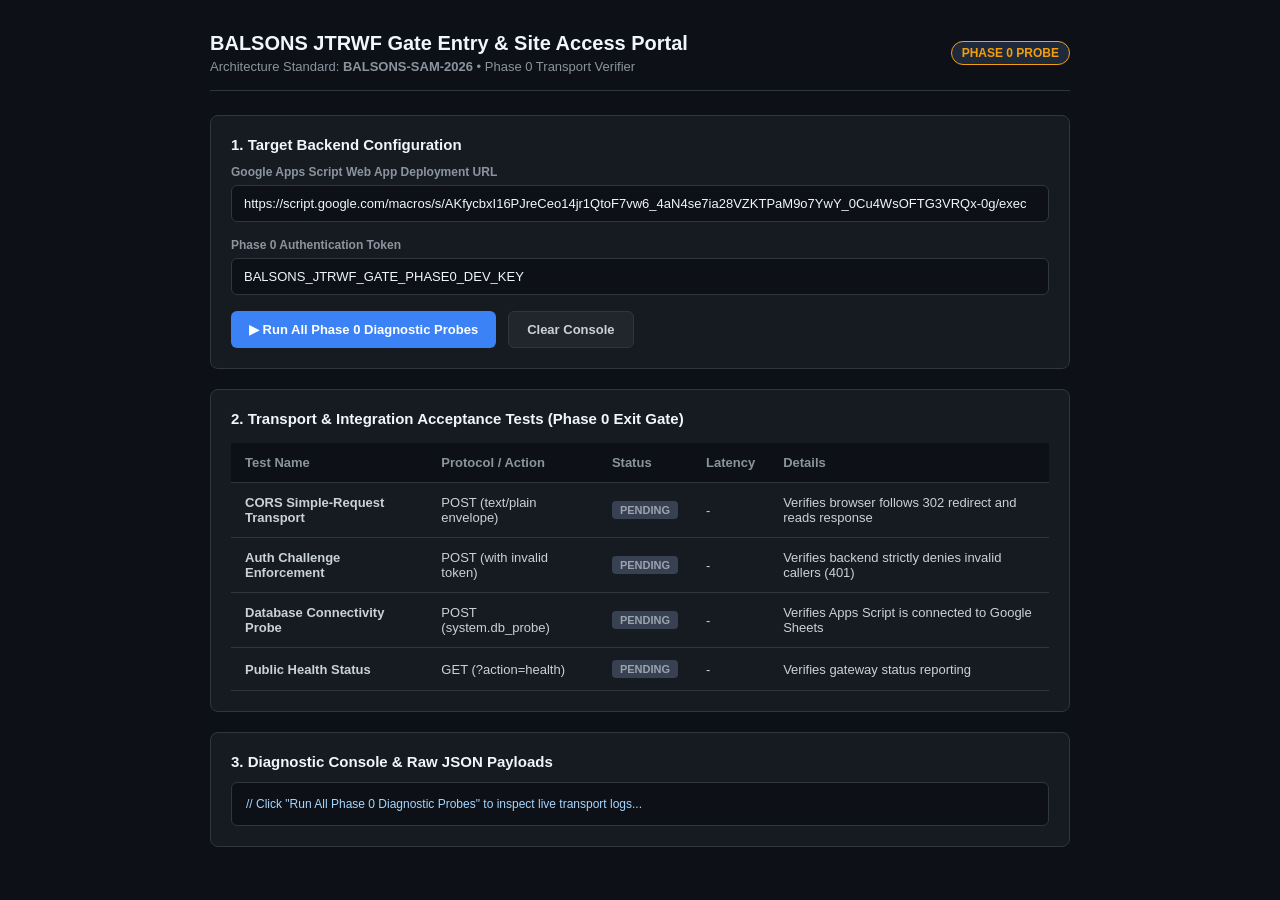
==== frontend/phase0-probe.html @ a1b13ddc "feat(phase0): verify SAM-2026 transport handshake and 22-tab database provisioning" ====
<!DOCTYPE html>
<html lang="en">
<head>
  <meta charset="UTF-8">
  <meta name="viewport" content="width=device-width, initial-scale=1.0">
  <title>BALSONS Gate Entry — Phase 0 Connectivity Probe</title>
  <style>
    :root {
      --bg: #0d1117;
      --card-bg: #161b22;
      --border: #30363d;
      --text: #c9d1d9;
      --text-bright: #f0f6fc;
      --balsons-gold: #f59e0b;
      --success: #10b981;
      --danger: #ef4444;
      --blue: #3b82f6;
    }
    * { box-sizing: border-box; margin: 0; padding: 0; font-family: -apple-system, BlinkMacSystemFont, 'Segoe UI', Roboto, sans-serif; }
    body { background: var(--bg); color: var(--text); padding: 32px 16px; display: flex; justify-content: center; }
    .container { max-width: 860px; width: 100%; }
    .header { margin-bottom: 24px; padding-bottom: 16px; border-bottom: 1px solid var(--border); display: flex; justify-content: space-between; align-items: center; }
    .title h1 { font-size: 20px; color: var(--text-bright); }
    .title p { font-size: 13px; color: #8b949e; margin-top: 4px; }
    .badge { background: #1e293b; color: var(--balsons-gold); border: 1px solid var(--balsons-gold); padding: 4px 10px; border-radius: 999px; font-size: 12px; font-weight: 600; }
    
    .card { background: var(--card-bg); border: 1px solid var(--border); border-radius: 8px; padding: 20px; margin-bottom: 20px; }
    .card h2 { font-size: 15px; color: var(--text-bright); margin-bottom: 12px; }
    
    .input-group { margin-bottom: 16px; }
    .input-group label { display: block; font-size: 12px; font-weight: 600; margin-bottom: 6px; color: #8b949e; }
    .input-group input { width: 100%; background: #0d1117; border: 1px solid var(--border); border-radius: 6px; padding: 10px 12px; color: var(--text-bright); font-size: 13px; }
    .input-group input:focus { outline: none; border-color: var(--blue); }

    .btn-row { display: flex; gap: 12px; margin-top: 16px; }
    button { background: var(--blue); color: white; border: none; padding: 10px 18px; border-radius: 6px; font-weight: 600; font-size: 13px; cursor: pointer; transition: 0.15s ease; }
    button:hover { opacity: 0.9; }
    button.secondary { background: #21262d; border: 1px solid var(--border); color: var(--text); }

    .test-table { width: 100%; border-collapse: collapse; margin-top: 16px; }
    .test-table th, .test-table td { padding: 12px 14px; text-align: left; font-size: 13px; border-bottom: 1px solid var(--border); }
    .test-table th { background: #0d1117; color: #8b949e; font-weight: 600; }
    .status-pill { display: inline-block; padding: 3px 8px; border-radius: 4px; font-size: 11px; font-weight: 700; }
    .status-pending { background: #374151; color: #9ca3af; }
    .status-running { background: #1e3a8a; color: #93c5fd; }
    .status-pass { background: #064e3b; color: #6ee7b7; }
    .status-fail { background: #7f1d1d; color: #fca5a5; }

    pre { background: #0d1117; border: 1px solid var(--border); padding: 14px; border-radius: 6px; font-size: 12px; color: #a5d6ff; overflow-x: auto; margin-top: 12px; max-height: 240px; }
  </style>
</head>
<body>

<div class="container">
  <div class="header">
    <div class="title">
      <h1>BALSONS JTRWF Gate Entry & Site Access Portal</h1>
      <p>Architecture Standard: <strong>BALSONS-SAM-2026</strong> • Phase 0 Transport Verifier</p>
    </div>
    <span class="badge">PHASE 0 PROBE</span>
  </div>

  <div class="card">
    <h2>1. Target Backend Configuration</h2>
    <div class="input-group">
      <label>Google Apps Script Web App Deployment URL</label>
      <input type="text" id="targetUrl" placeholder="https://script.google.com/macros/s/AKfycb.../exec">
    </div>
    <div class="input-group">
      <label>Phase 0 Authentication Token</label>
      <input type="text" id="authToken" value="BALSONS_JTRWF_GATE_PHASE0_DEV_KEY">
    </div>
    <div class="btn-row">
      <button onclick="runAllProbes()">▶ Run All Phase 0 Diagnostic Probes</button>
      <button class="secondary" onclick="clearLogs()">Clear Console</button>
    </div>
  </div>

  <div class="card">
    <h2>2. Transport & Integration Acceptance Tests (Phase 0 Exit Gate)</h2>
    <table class="test-table">
      <thead>
        <tr>
          <th>Test Name</th>
          <th>Protocol / Action</th>
          <th>Status</th>
          <th>Latency</th>
          <th>Details</th>
        </tr>
      </thead>
      <tbody>
        <tr>
          <td><strong>CORS Simple-Request Transport</strong></td>
          <td>POST (text/plain envelope)</td>
          <td><span id="test1-status" class="status-pill status-pending">PENDING</span></td>
          <td id="test1-time">-</td>
          <td id="test1-detail">Verifies browser follows 302 redirect and reads response</td>
        </tr>
        <tr>
          <td><strong>Auth Challenge Enforcement</strong></td>
          <td>POST (with invalid token)</td>
          <td><span id="test2-status" class="status-pill status-pending">PENDING</span></td>
          <td id="test2-time">-</td>
          <td id="test2-detail">Verifies backend strictly denies invalid callers (401)</td>
        </tr>
        <tr>
          <td><strong>Database Connectivity Probe</strong></td>
          <td>POST (system.db_probe)</td>
          <td><span id="test3-status" class="status-pill status-pending">PENDING</span></td>
          <td id="test3-time">-</td>
          <td id="test3-detail">Verifies Apps Script is connected to Google Sheets</td>
        </tr>
        <tr>
          <td><strong>Public Health Status</strong></td>
          <td>GET (?action=health)</td>
          <td><span id="test4-status" class="status-pill status-pending">PENDING</span></td>
          <td id="test4-time">-</td>
          <td id="test4-detail">Verifies gateway status reporting</td>
        </tr>
      </tbody>
    </table>
  </div>

  <div class="card">
    <h2>3. Diagnostic Console & Raw JSON Payloads</h2>
    <pre id="consoleOutput">// Click "Run All Phase 0 Diagnostic Probes" to inspect live transport logs...</pre>
  </div>
</div>

<script src="assets/js/config.js"></script>
<script src="assets/js/api-client.js"></script>
<script>
  // Sync UI with config.js
  document.getElementById('targetUrl').value = APP_CONFIG.BACKEND_API_URL;
  document.getElementById('authToken').value = APP_CONFIG.DEV_AUTH_TOKEN;

  function logConsole(msg) {
    const el = document.getElementById('consoleOutput');
    el.textContent += '\n' + msg;
  }
  function clearLogs() {
    document.getElementById('consoleOutput').textContent = '// Console cleared.';
  }

  function setStatus(id, state, text) {
    const el = document.getElementById(id);
    el.className = 'status-pill status-' + state;
    el.textContent = text;
  }

  async function runAllProbes() {
    clearLogs();
    APP_CONFIG.BACKEND_API_URL = document.getElementById('targetUrl').value.trim();
    APP_CONFIG.DEV_AUTH_TOKEN = document.getElementById('authToken').value.trim();

    if (!APP_CONFIG.BACKEND_API_URL || APP_CONFIG.BACKEND_API_URL.includes('YOUR_DEPLOYMENT_ID')) {
      alert('Please enter your valid Google Apps Script Web App URL first.');
      return;
    }

    logConsole(`[PROBE] Target URL: ${APP_CONFIG.BACKEND_API_URL}`);

    // Test 1: CORS Simple-Request POST
    setStatus('test1-status', 'running', 'RUNNING');
    logConsole('[TEST 1] Dispatching POST system.ping via text/plain...');
    const t1 = await BalsonsApi.send('system.ping', { test: 'Phase0 Handshake' });
    document.getElementById('test1-time').textContent = (t1.clientDurationMs || 0) + ' ms';
    if (t1.success && t1.status === 200) {
      setStatus('test1-status', 'pass', 'PASSED');
      logConsole(`[TEST 1 PASS] Handshake successful! Latency: ${t1.clientDurationMs}ms\nResponse: ` + JSON.stringify(t1.data, null, 2));
    } else {
      setStatus('test1-status', 'fail', 'FAILED');
      logConsole(`[TEST 1 FAIL] Error: ` + JSON.stringify(t1.error, null, 2));
    }

    // Test 2: Auth Challenge Rejection
    setStatus('test2-status', 'running', 'RUNNING');
    logConsole('\n[TEST 2] Testing 401 rejection with invalid token...');
    const t2 = await BalsonsApi.send('system.ping', {}, 'INVALID_DUMMY_TOKEN');
    document.getElementById('test2-time').textContent = (t2.clientDurationMs || 0) + ' ms';
    if (t2.status === 401) {
      setStatus('test2-status', 'pass', 'PASSED');
      logConsole(`[TEST 2 PASS] Backend correctly rejected unauthorized call (401 AUTH_REQUIRED)`);
    } else {
      setStatus('test2-status', 'fail', 'FAILED');
      logConsole(`[TEST 2 FAIL] Expected 401 status, got: ` + t2.status);
    }

    // Test 3: Database Connectivity
    setStatus('test3-status', 'running', 'RUNNING');
    logConsole('\n[TEST 3] Testing Google Sheets database link via system.db_probe...');
    const t3 = await BalsonsApi.send('system.db_probe', {});
    document.getElementById('test3-time').textContent = (t3.clientDurationMs || 0) + ' ms';
    if (t3.success && t3.data && t3.data.databaseLinked) {
      setStatus('test3-status', 'pass', 'PASSED');
      document.getElementById('test3-detail').textContent = t3.data.statusMessage;
      logConsole(`[TEST 3 PASS] ${t3.data.statusMessage}`);
    } else {
      setStatus('test3-status', 'fail', 'NO DB');
      document.getElementById('test3-detail').textContent = t3.data ? t3.data.statusMessage : 'DB Error';
      logConsole(`[TEST 3 INFO] ${t3.data ? t3.data.statusMessage : 'Ensure SPREADSHEET_ID is set in Apps Script'}`);
    }

    // Test 4: Public Health Check (GET)
    setStatus('test4-status', 'running', 'RUNNING');
    logConsole('\n[TEST 4] Testing GET ?action=health...');
    const t4 = await BalsonsApi.healthCheck();
    if (t4.success && t4.status === 200) {
      setStatus('test4-status', 'pass', 'PASSED');
      document.getElementById('test4-time').textContent = 'OK';
      logConsole(`[TEST 4 PASS] Public health endpoint is active (${t4.version})`);
    } else {
      setStatus('test4-status', 'fail', 'FAILED');
      logConsole(`[TEST 4 FAIL] Error: ` + JSON.stringify(t4.error));
    }

    logConsole('\n[PROBE COMPLETE] Phase 0 diagnostic cycle finished.');
  }
</script>

</body>
</html>
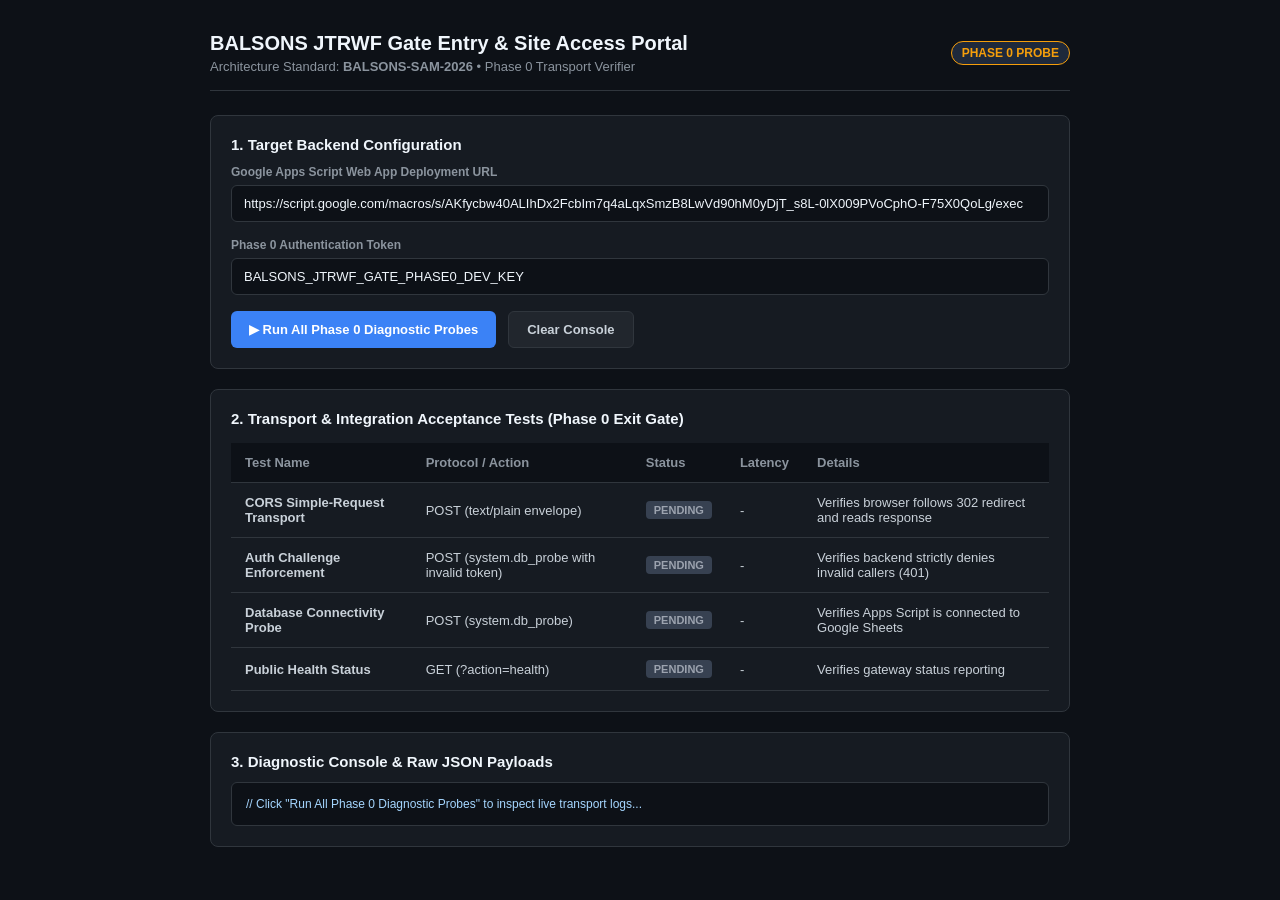
==== commit 6eac5712: "fix(phase0): point config to active Web App URL and align auth rejection probe" ====
--- a/frontend/phase0-probe.html
+++ b/frontend/phase0-probe.html
@@ -64,11 +64,11 @@
     <h2>1. Target Backend Configuration</h2>
     <div class="input-group">
       <label>Google Apps Script Web App Deployment URL</label>
-      <input type="text" id="targetUrl" placeholder="https://script.google.com/macros/s/AKfycb.../exec">
+      <input type="text" id="targetUrl">
     </div>
     <div class="input-group">
       <label>Phase 0 Authentication Token</label>
-      <input type="text" id="authToken" value="BALSONS_JTRWF_GATE_PHASE0_DEV_KEY">
+      <input type="text" id="authToken">
     </div>
     <div class="btn-row">
       <button onclick="runAllProbes()">▶ Run All Phase 0 Diagnostic Probes</button>
@@ -98,7 +98,7 @@
         </tr>
         <tr>
           <td><strong>Auth Challenge Enforcement</strong></td>
-          <td>POST (with invalid token)</td>
+          <td>POST (system.db_probe with invalid token)</td>
           <td><span id="test2-status" class="status-pill status-pending">PENDING</span></td>
           <td id="test2-time">-</td>
           <td id="test2-detail">Verifies backend strictly denies invalid callers (401)</td>
@@ -175,8 +175,8 @@
 
     // Test 2: Auth Challenge Rejection
     setStatus('test2-status', 'running', 'RUNNING');
-    logConsole('\n[TEST 2] Testing 401 rejection with invalid token...');
-    const t2 = await BalsonsApi.send('system.ping', {}, 'INVALID_DUMMY_TOKEN');
+    logConsole('\n[TEST 2] Testing 401 rejection on protected action with invalid token...');
+    const t2 = await BalsonsApi.send('system.db_probe', {}, 'INVALID_DUMMY_TOKEN');
     document.getElementById('test2-time').textContent = (t2.clientDurationMs || 0) + ' ms';
     if (t2.status === 401) {
       setStatus('test2-status', 'pass', 'PASSED');
